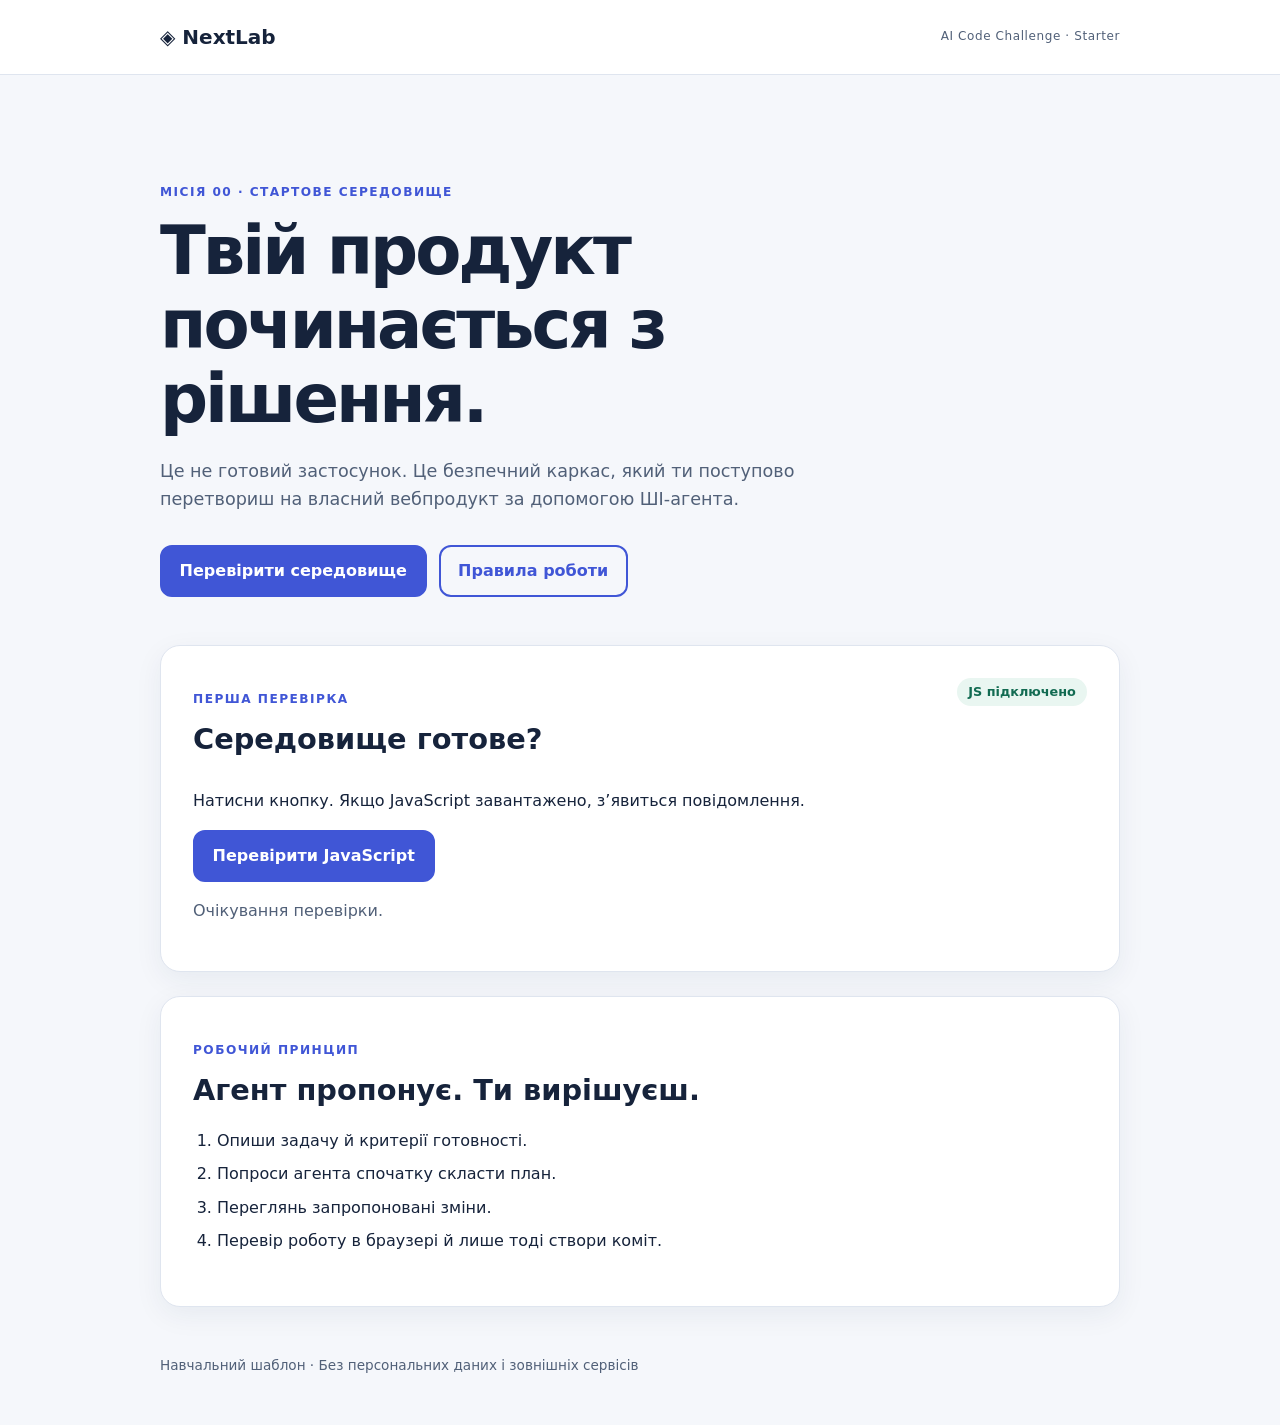
==== index.html @ 085cd3ea "Initial NextLab starter" ====
<!doctype html>
<html lang="uk">
<head>
  <meta charset="utf-8">
  <meta name="viewport" content="width=device-width, initial-scale=1">
  <meta name="description" content="Стартовий проєкт AI Code Challenge">
  <title>NextLab — стартовий проєкт</title>
  <link rel="stylesheet" href="./css/styles.css">
  <script type="module" src="./js/main.js"></script>
</head> 
<body>
  <a class="skip-link" href="#main">Перейти до вмісту</a>
  <header class="site-header">
    <div class="container header-inner">
      <a class="brand" href="./index.html" aria-label="NextLab — головна">◈ NextLab</a>
      <span class="tag">AI Code Challenge · Starter</span>
    </div>
  </header>
  <main id="main" class="container">
    <section class="hero" aria-labelledby="hero-title">
      <p class="eyebrow">МІСІЯ 00 · СТАРТОВЕ СЕРЕДОВИЩЕ</p>
      <h1 id="hero-title">Твій продукт починається з рішення.</h1>
      <p class="lead">Це не готовий застосунок. Це безпечний каркас, який ти поступово перетвориш на власний вебпродукт за допомогою ШІ-агента.</p>
      <div class="actions">
        <a class="button" href="#workspace">Перевірити середовище</a>
        <a class="button button-secondary" href="#rules">Правила роботи</a>
      </div>
    </section>
    <section id="workspace" class="panel" aria-labelledby="workspace-title">
      <div class="section-heading">
        <div><p class="eyebrow">ПЕРША ПЕРЕВІРКА</p><h2 id="workspace-title">Середовище готове?</h2></div>
        <span class="status" id="app-status" role="status">Перевірка…</span>
      </div>
      <p>Натисни кнопку. Якщо JavaScript завантажено, з’явиться повідомлення.</p>
      <button id="check-button" class="button" type="button">Перевірити JavaScript</button>
      <p id="check-result" class="result" role="status" aria-live="polite">Очікування перевірки.</p>
    </section>
    <section id="rules" class="panel" aria-labelledby="rules-title">
      <p class="eyebrow">РОБОЧИЙ ПРИНЦИП</p>
      <h2 id="rules-title">Агент пропонує. Ти вирішуєш.</h2>
      <ol class="steps">
        <li>Опиши задачу й критерії готовності.</li>
        <li>Попроси агента спочатку скласти план.</li>
        <li>Переглянь запропоновані зміни.</li>
        <li>Перевір роботу в браузері й лише тоді створи коміт.</li>
      </ol>
    </section>
  </main>
  <footer class="container footer">Навчальний шаблон · Без персональних даних і зовнішніх сервісів</footer>
</body>
</html>
---- css/styles.css ----
:root{color-scheme:light;--bg:#f5f7fb;--surface:#fff;--ink:#16233b;--muted:#516078;--accent:#4056d6;--line:#dfe5ef;--success:#126b52;font-family:Inter,system-ui,-apple-system,BlinkMacSystemFont,"Segoe UI",sans-serif}
*{box-sizing:border-box}html{scroll-behavior:smooth}body{margin:0;background:var(--bg);color:var(--ink);line-height:1.6}
.container{width:min(100% - 2.5rem,960px);margin-inline:auto}
.site-header{border-bottom:1px solid var(--line);background:var(--surface)}
.header-inner{min-height:74px;display:flex;align-items:center;justify-content:space-between;gap:1rem}
.brand{font-weight:800;font-size:1.25rem;color:var(--ink);text-decoration:none}
.tag{font-size:.75rem;color:var(--muted);letter-spacing:.05em}
.hero{padding:clamp(3rem,9vw,6rem) 0 3rem}.eyebrow{color:var(--accent);font-size:.76rem;font-weight:800;letter-spacing:.12em}
h1{font-size:clamp(2.2rem,6vw,4.2rem);line-height:1.1;letter-spacing:-.045em;max-width:760px;margin:.5rem 0 1.25rem}
h2{font-size:clamp(1.3rem,3vw,1.8rem);line-height:1.2;margin:.3rem 0 1rem}
.lead{max-width:680px;font-size:1.1rem;color:var(--muted)}
.actions{display:flex;flex-wrap:wrap;gap:.75rem;margin-top:2rem}
.button{display:inline-flex;align-items:center;justify-content:center;border:2px solid var(--accent);border-radius:12px;background:var(--accent);color:#fff;font:inherit;font-weight:700;text-decoration:none;padding:.7rem 1.1rem;cursor:pointer}
.button-secondary{background:transparent;color:var(--accent)}
.button:hover{filter:brightness(.92)}:focus-visible{outline:3px solid #f0a527;outline-offset:3px}
.panel{padding:clamp(1.25rem,4vw,2rem);background:var(--surface);border:1px solid var(--line);border-radius:20px;margin:0 0 1.5rem;box-shadow:0 8px 28px #172a4810}
.section-heading{display:flex;justify-content:space-between;align-items:start;gap:1rem;flex-wrap:wrap}
.status{background:#e9f6f1;color:var(--success);border-radius:999px;padding:.25rem .7rem;font-size:.8rem;font-weight:700}
.result{color:var(--muted);min-height:1.5em}.steps{padding-left:1.5rem}.steps li{padding:.25rem 0}
.footer{color:var(--muted);font-size:.85rem;padding:1.5rem 0 3rem}
.skip-link{position:absolute;left:1rem;top:-5rem;background:#fff;padding:.5rem}.skip-link:focus{top:.5rem}
@media(max-width:560px){.header-inner{align-items:flex-start;flex-direction:column;padding:1rem 0}.tag{font-size:.7rem}.actions .button{width:100%}}
@media(prefers-reduced-motion:reduce){html{scroll-behavior:auto}}
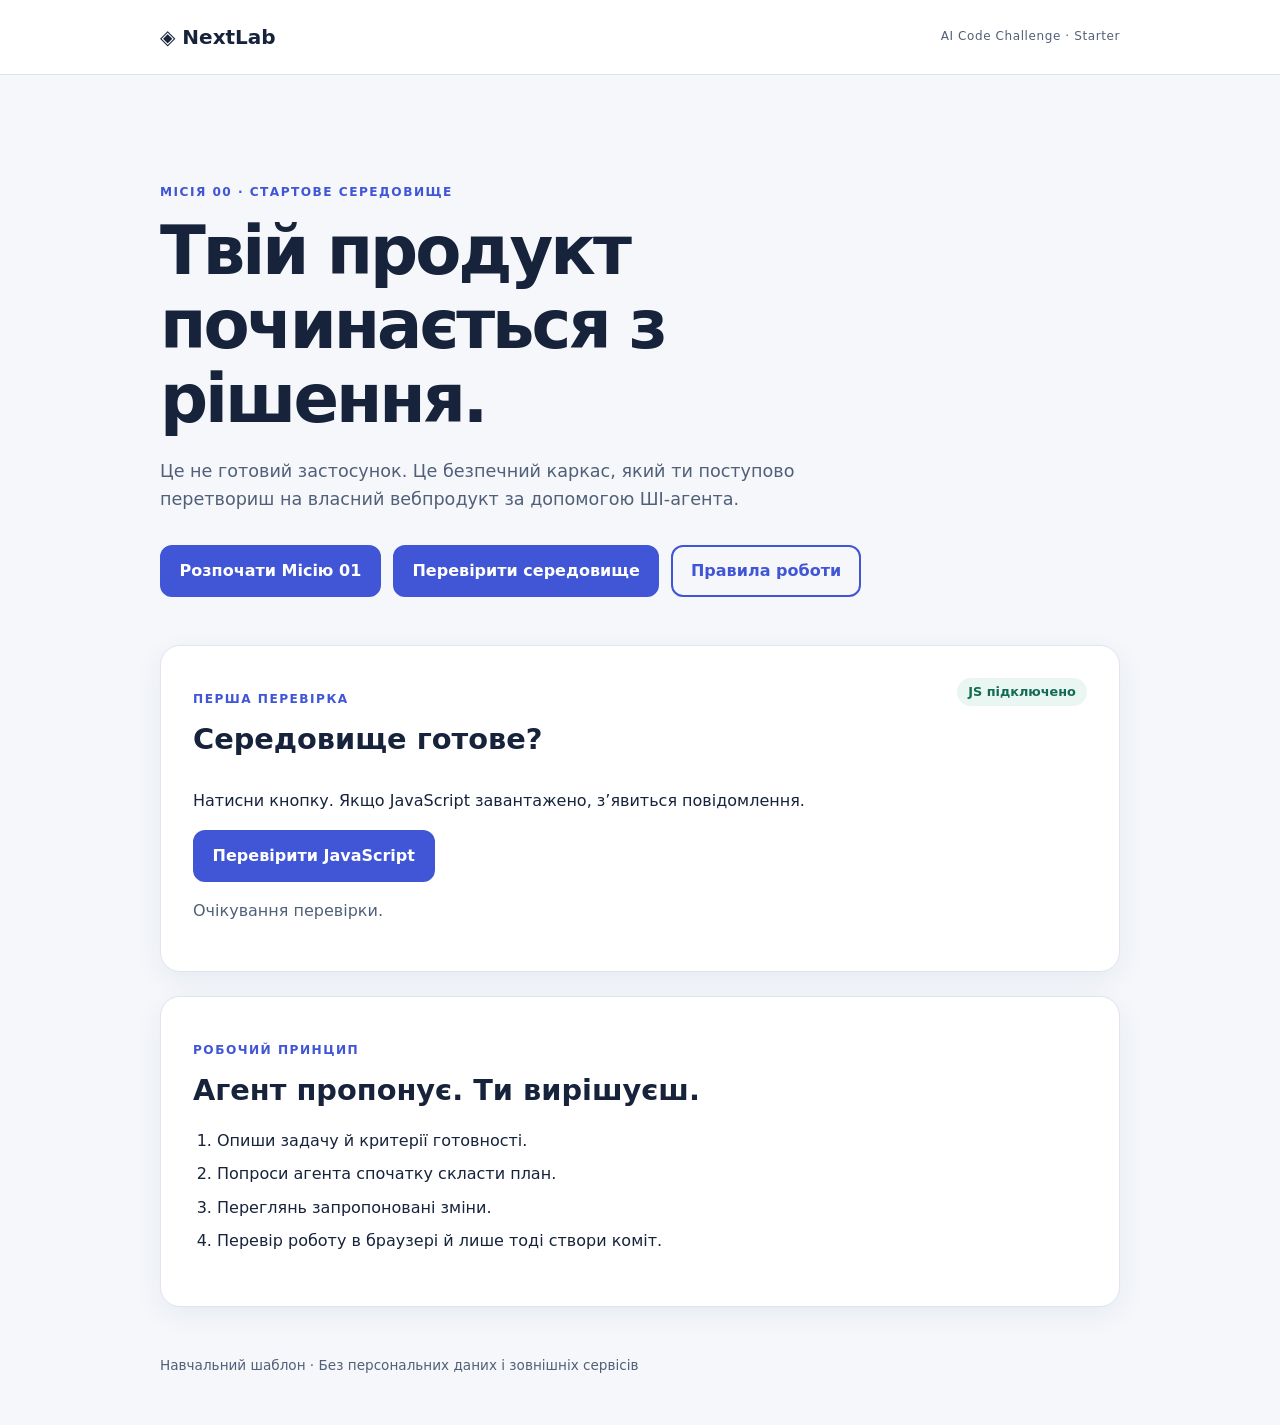
==== commit 887ccd54: "feat: prepare NextLab Mission 01 v2.2" ====
--- a/index.html
+++ b/index.html
@@ -22,6 +22,9 @@
       <h1 id="hero-title">Твій продукт починається з рішення.</h1>
       <p class="lead">Це не готовий застосунок. Це безпечний каркас, який ти поступово перетвориш на власний вебпродукт за допомогою ШІ-агента.</p>
       <div class="actions">
+        <a class="button" href="./mission-01.html">
+          Розпочати Місію 01
+        </a>
         <a class="button" href="#workspace">Перевірити середовище</a>
         <a class="button button-secondary" href="#rules">Правила роботи</a>
       </div>
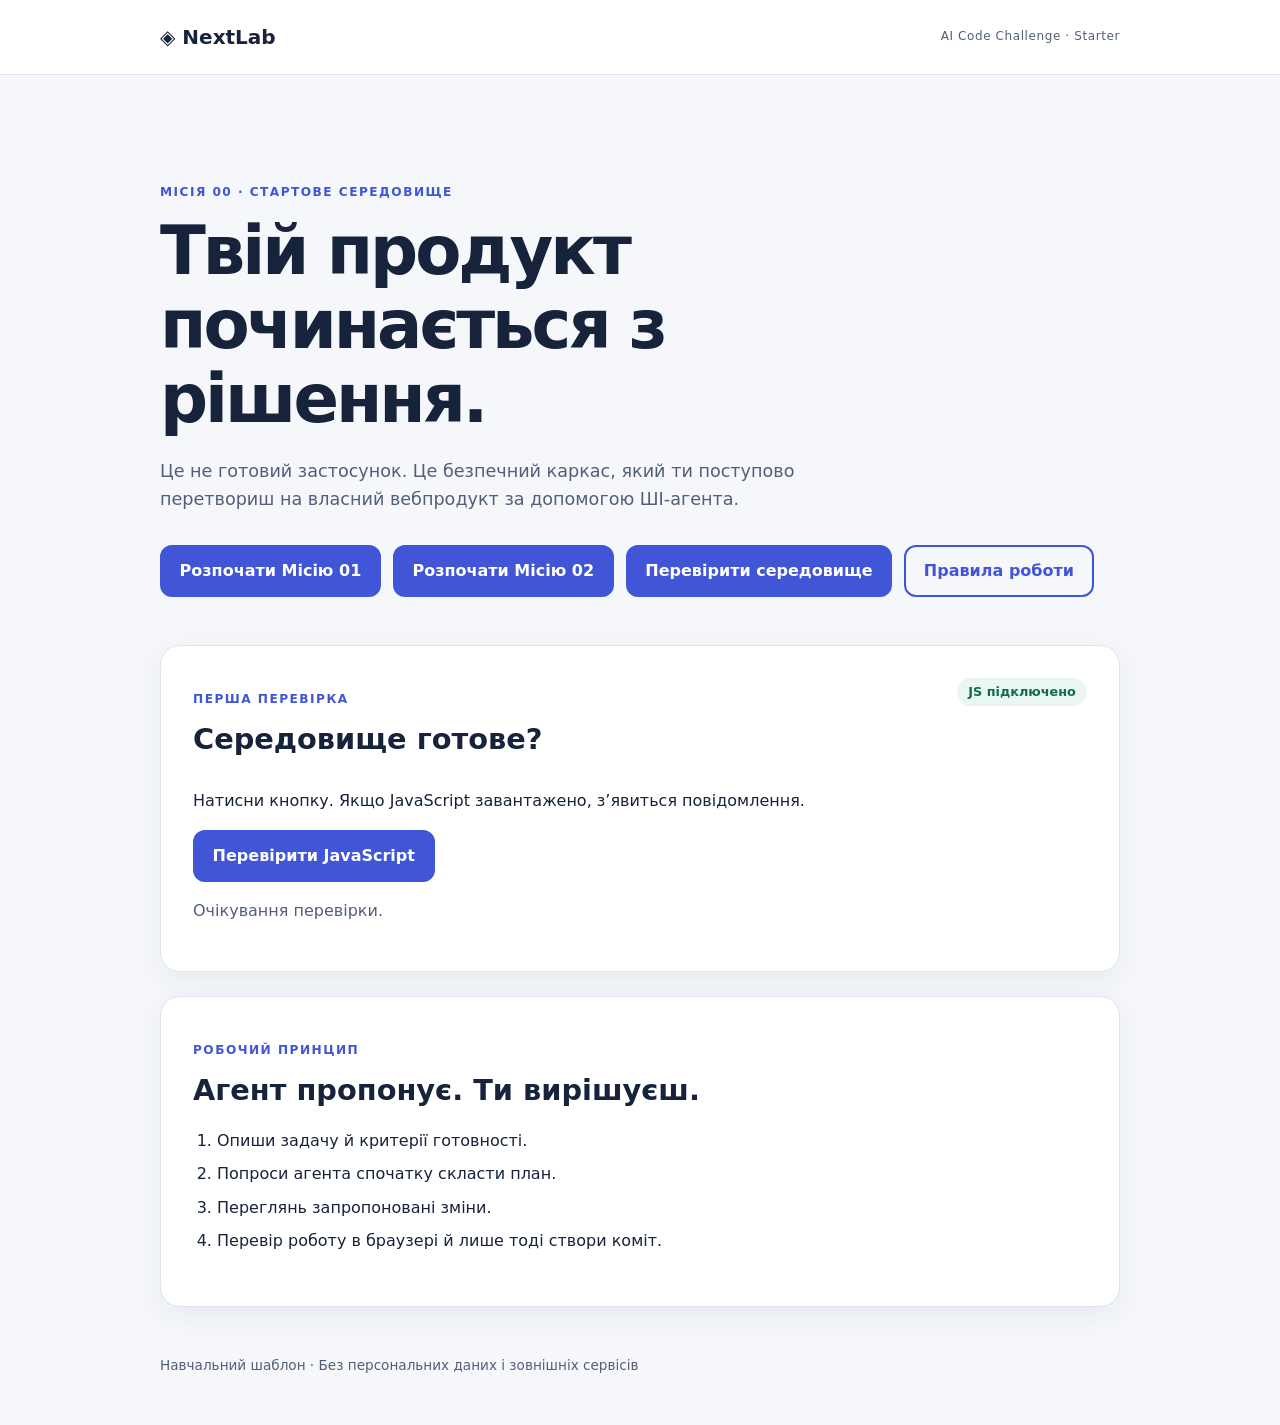
==== commit a4a87365: "Add Mission 02 link to NextLab homepage" ====
--- a/index.html
+++ b/index.html
@@ -24,6 +24,9 @@
       <div class="actions">
         <a class="button" href="./mission-01.html">
           Розпочати Місію 01
+        </a>
+        <a class="button" href="./mission-02/index.html">
+          Розпочати Місію 02
         </a>
         <a class="button" href="#workspace">Перевірити середовище</a>
         <a class="button button-secondary" href="#rules">Правила роботи</a>
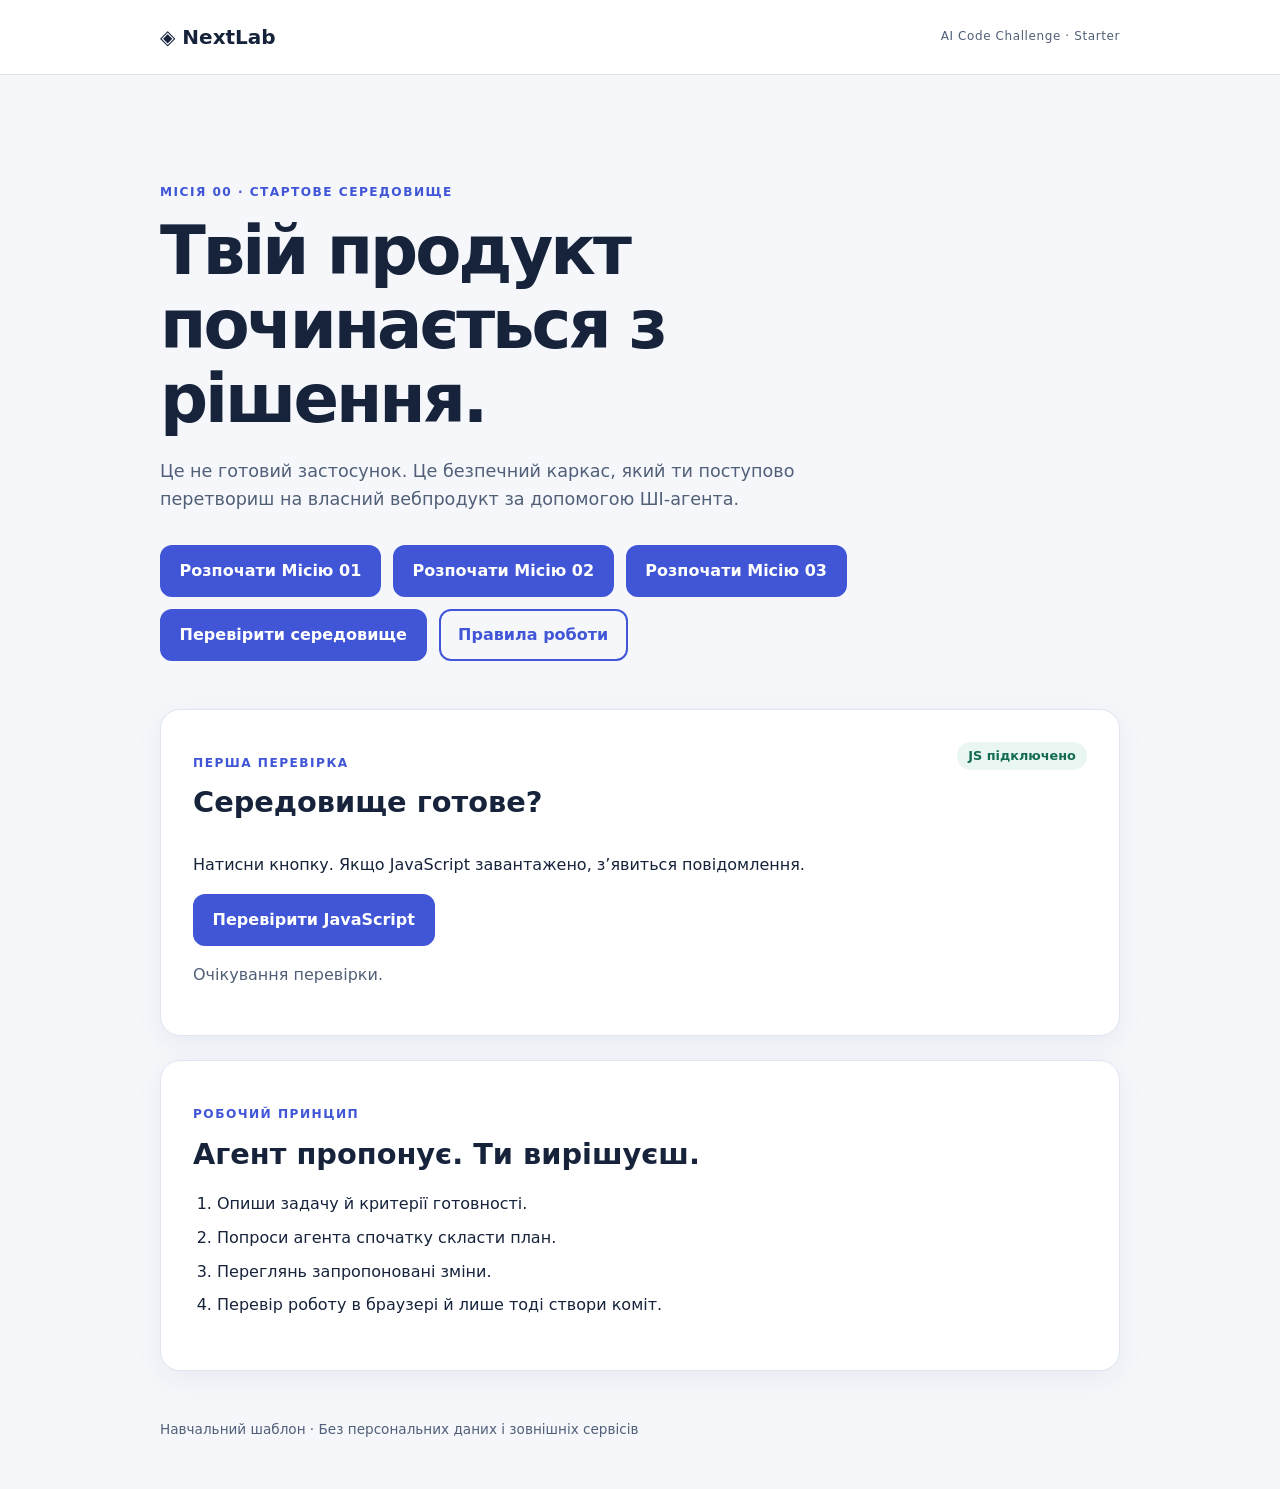
==== commit 5f7e7bae: "Add link to start Mission 03" ====
--- a/index.html
+++ b/index.html
@@ -28,6 +28,9 @@
         <a class="button" href="./mission-02/index.html">
           Розпочати Місію 02
         </a>
+        <a class="button" href="./mission-03/index.html">
+            Розпочати Місію 03
+        </a>
         <a class="button" href="#workspace">Перевірити середовище</a>
         <a class="button button-secondary" href="#rules">Правила роботи</a>
       </div>
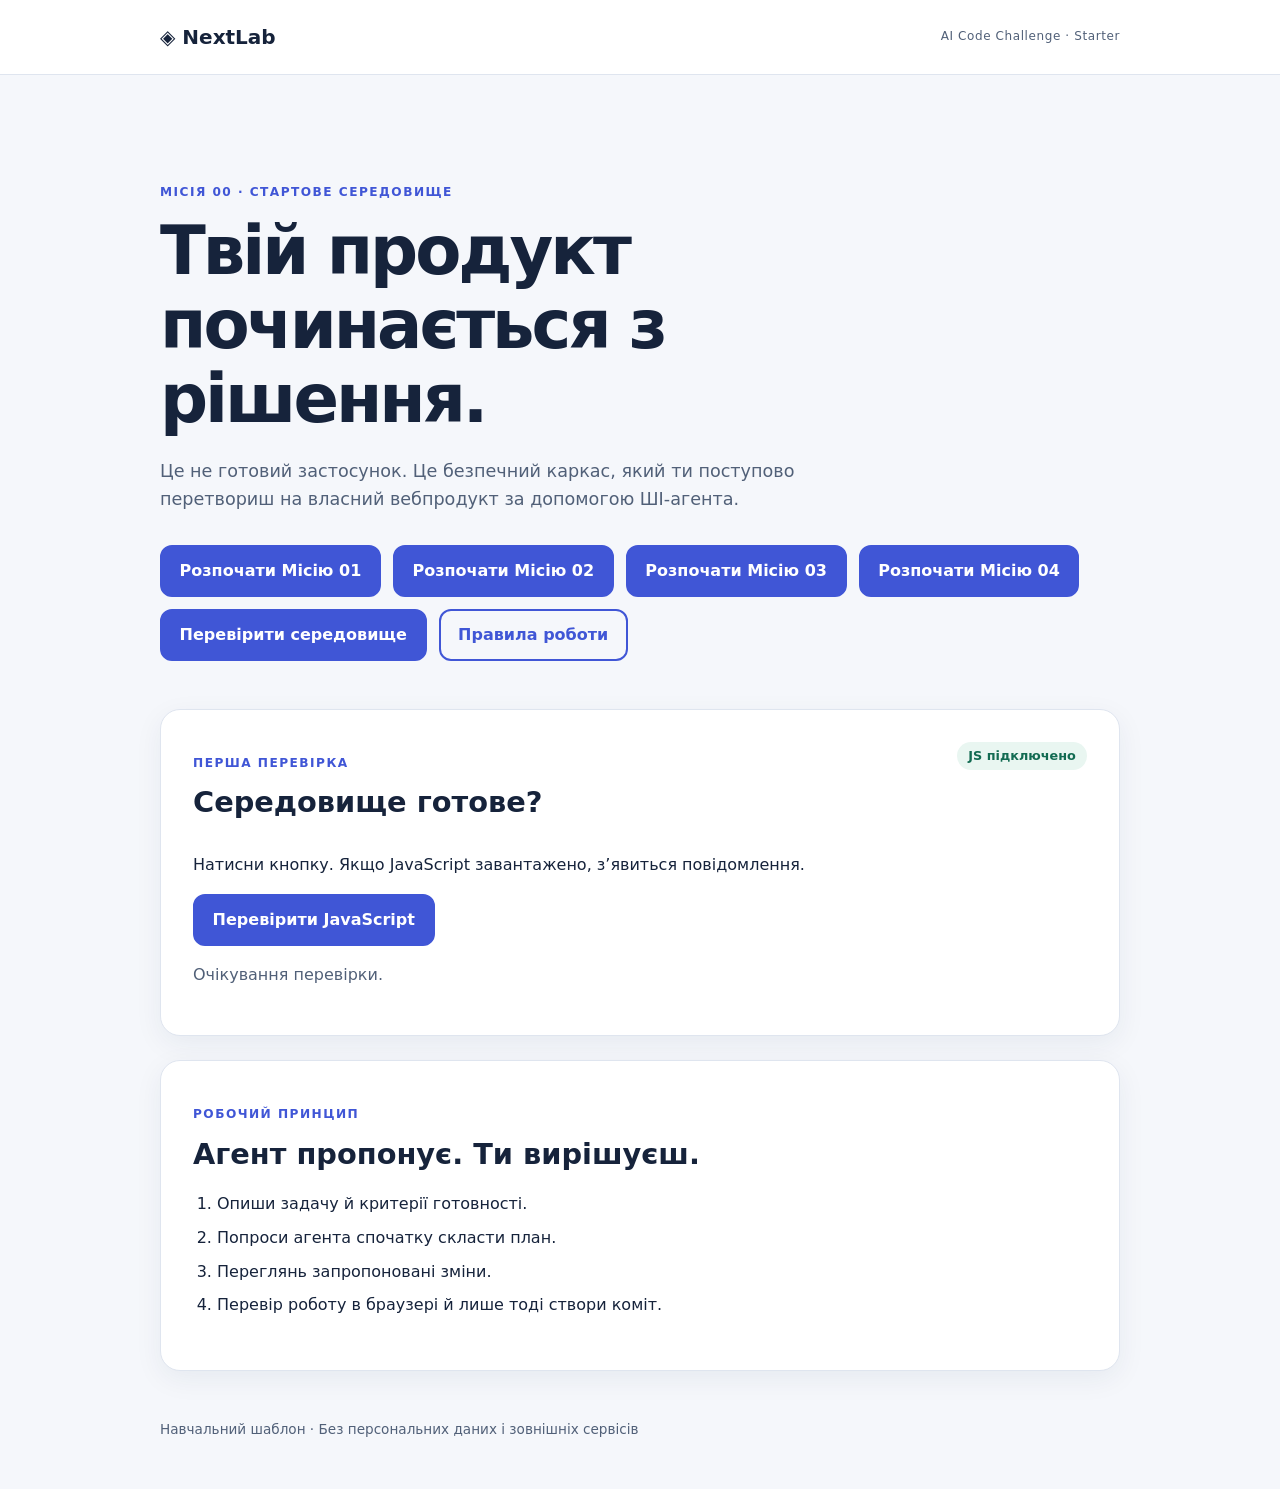
==== commit 37c834dc: "Add link to Mission 04 in index.htmlAdd Mission 04 button to NextLab homepage" ====
--- a/index.html
+++ b/index.html
@@ -31,6 +31,9 @@
         <a class="button" href="./mission-03/index.html">
             Розпочати Місію 03
         </a>
+        <a class="button" href="./mission-04/index.html">
+            Розпочати Місію 04
+        </a>
         <a class="button" href="#workspace">Перевірити середовище</a>
         <a class="button button-secondary" href="#rules">Правила роботи</a>
       </div>
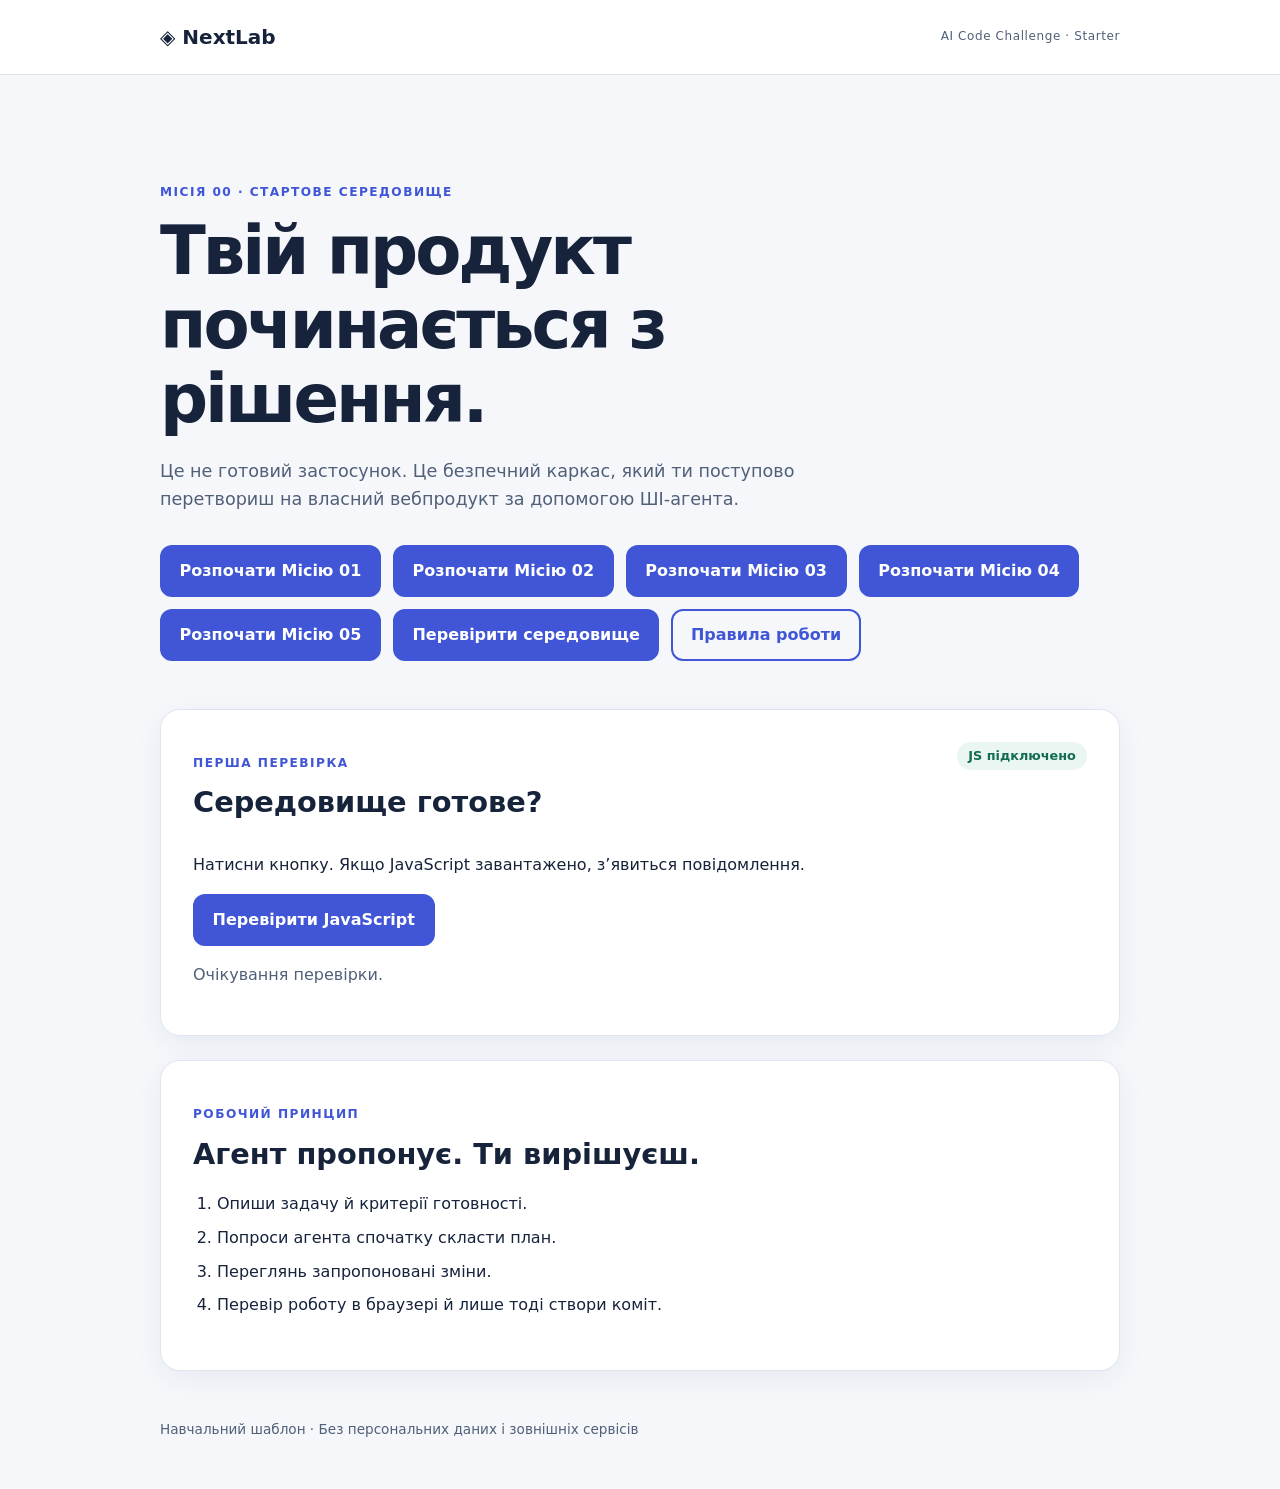
==== commit ffd6fb98: "Add link to start Mission 05" ====
--- a/index.html
+++ b/index.html
@@ -34,6 +34,9 @@
         <a class="button" href="./mission-04/index.html">
             Розпочати Місію 04
         </a>
+        <a class="button" href="./mission-05/index.html">
+            Розпочати Місію 05
+        </a>
         <a class="button" href="#workspace">Перевірити середовище</a>
         <a class="button button-secondary" href="#rules">Правила роботи</a>
       </div>
